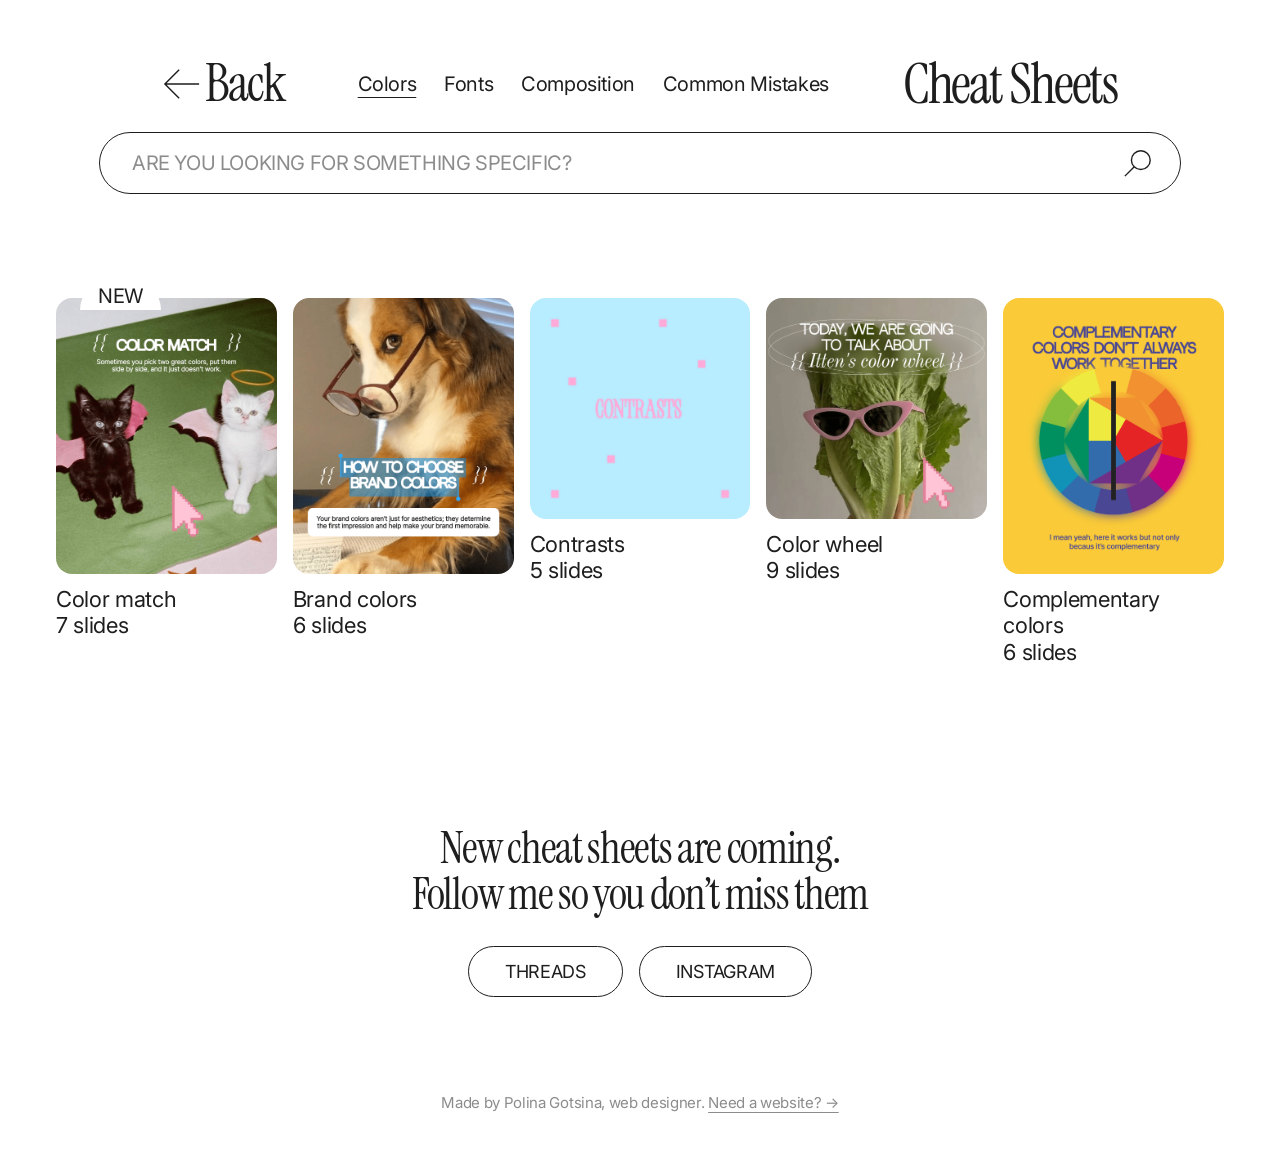
==== cheat-sheets.html @ c0d035f5 "Add free design cheat sheets page - New cheat-sheets.html with category tabs, search, card grid and " ====
<!DOCTYPE html>
<html lang="en">
<head>
    <!-- Google tag (gtag.js) -->
    <script async src="https://www.googletagmanager.com/gtag/js?id=G-1NEPVC8W6R"></script>
    <script>
        window.dataLayer = window.dataLayer || [];
        function gtag(){dataLayer.push(arguments);}
        gtag('js', new Date());
        gtag('config', 'G-1NEPVC8W6R');
    </script>
    <link rel="icon" type="image/png" href="images/dimond.png">
    <meta charset="UTF-8">
    <meta name="viewport" content="width=device-width, initial-scale=1.0">
    <link href="https://fonts.googleapis.com/css2?family=Instrument+Serif&family=Inter:wght@400;500;600&display=swap" rel="stylesheet">
    <title>Free Design Cheat Sheets · Polina Gotsina</title>
    <meta name="description" content="Free visual cheat sheets for designers: color matching, brand colors, contrast, the color wheel and complementary colors. Swipe through the slides, share them or save them as a PDF.">
    <link rel="canonical" href="https://polinagotsina-cmd.github.io/madebypolina/cheat-sheets.html">

    <!-- Open Graph (link previews in Threads, Instagram, Telegram etc.) -->
    <meta property="og:type" content="website">
    <meta property="og:site_name" content="Polina Gotsina">
    <meta property="og:title" content="Free Design Cheat Sheets · Polina Gotsina">
    <meta property="og:description" content="Free visual cheat sheets for designers: colors, fonts, composition and common mistakes.">
    <meta property="og:url" content="https://polinagotsina-cmd.github.io/madebypolina/cheat-sheets.html">
    <meta property="og:image" content="https://polinagotsina-cmd.github.io/madebypolina/images/cheatsheets/color-match/1.png">
    <meta property="og:image:width" content="1080">
    <meta property="og:image:height" content="1350">
    <meta property="og:image:alt" content="Color match cheat sheet cover: two kittens with bat wings on a green blanket">
    <meta name="twitter:card" content="summary_large_image">

    <link rel="stylesheet" href="style.css">
    <link rel="stylesheet" href="cheat-sheets.css">
    <meta name="google-site-verification" content="RgkSU0inns7EfI-c7jFP0YSj8IY6jX4kxmSwcVBRHnc" />
</head>
<body class="cs_page">

    <header class="cs_header">
        <a href="index.html" class="cs_back">
            <svg viewBox="0 0 40 40" width="40" height="40" aria-hidden="true">
                <path d="M38 20H3M17 5L2 20L17 35" fill="none" stroke="currentColor" stroke-width="1.5"/>
            </svg>
            Back
        </a>

        <h1 class="cs_title">Cheat Sheets</h1>

        <!-- Filled from CHEATSHEET_CATEGORIES in js/cheatsheets.js -->
        <nav class="cs_tabs" aria-label="Categories"></nav>

        <div class="cs_search" role="search">
            <label for="cs_search_input" class="cs_visually_hidden">Search cheat sheets</label>
            <input type="search" id="cs_search_input" class="cs_search_input"
                   placeholder="ARE YOU LOOKING FOR SOMETHING SPECIFIC?"
                   data-placeholder-phone="LOOKING FOR SOMETHING?"
                   autocomplete="off" spellcheck="false">
            <svg class="cs_search_icon" viewBox="0 0 32 32" width="30" height="30" aria-hidden="true">
                <circle cx="19" cy="13" r="10" fill="none" stroke="currentColor" stroke-width="1.5"/>
                <path d="M12 20L2 30" fill="none" stroke="currentColor" stroke-width="1.5"/>
            </svg>
        </div>
    </header>

    <main class="cs_main">
        <!-- Cards are built by js/cheat-sheets-page.js -->
        <div class="cs_grid" id="cs_grid"></div>
        <p class="cs_message" id="cs_message" role="status" hidden></p>
    </main>

    <footer class="cs_footer">
        <p class="cs_footer_text">New cheat sheets are coming.<br>Follow me so you don’t miss them</p>
        <div class="cs_footer_links">
            <!-- TODO: check that this is your Threads profile (Threads usually uses the same username as Instagram) -->
            <a href="https://www.threads.com/@polina___des" class="btn_outline" target="_blank" rel="noopener">THREADS</a>
            <a href="https://www.instagram.com/polina___des/" class="btn_outline" target="_blank" rel="noopener">INSTAGRAM</a>
        </div>
        <p class="cs_footer_made">Made by Polina Gotsina, web designer. <a href="index.html" class="cs_footer_site">Need a website? →</a></p>
    </footer>

    <!-- Slides popup -->
    <dialog class="cs_viewer" aria-labelledby="cs_viewer_title">
        <h2 class="cs_visually_hidden" id="cs_viewer_title"></h2>

        <div class="cs_viewer_bar">
            <div class="cs_viewer_actions">
                <button type="button" class="cs_pill cs_share">
                    <svg viewBox="0 0 16 16" width="14" height="14" aria-hidden="true">
                        <path d="M8 10V1.5M4.5 5L8 1.5L11.5 5M3 8v6.5h10V8" fill="none" stroke="currentColor" stroke-width="1.3"/>
                    </svg>
                    Share
                </button>
                <button type="button" class="cs_pill cs_pdf">
                    <svg viewBox="0 0 16 16" width="14" height="14" aria-hidden="true">
                        <path d="M8 1.5V10M4.5 6.5L8 10L11.5 6.5M2 14.5h12" fill="none" stroke="currentColor" stroke-width="1.3"/>
                    </svg>
                    <span class="cs_pdf_label">Save PDF</span>
                </button>
                <span class="cs_toast" role="status" aria-live="polite"></span>
            </div>
            <span class="cs_counter" aria-live="polite"></span>
            <button type="button" class="cs_close" aria-label="Close">
                <svg viewBox="0 0 16 16" width="16" height="16" aria-hidden="true">
                    <path d="M1 1L15 15M15 1L1 15" fill="none" stroke="currentColor" stroke-width="1.3"/>
                </svg>
            </button>
        </div>

        <div class="cs_stage">
            <img class="cs_slide" alt="" decoding="async">
            <button type="button" class="cs_arrow cs_arrow_prev" aria-label="Previous slide">
                <svg viewBox="0 0 24 24" width="22" height="22" aria-hidden="true">
                    <path d="M22 12H3M10 4L2 12L10 20" fill="none" stroke="currentColor" stroke-width="1.4"/>
                </svg>
            </button>
            <button type="button" class="cs_arrow cs_arrow_next" aria-label="Next slide">
                <svg viewBox="0 0 24 24" width="22" height="22" aria-hidden="true">
                    <path d="M2 12H21M14 4L22 12L14 20" fill="none" stroke="currentColor" stroke-width="1.4"/>
                </svg>
            </button>
        </div>

        <div class="cs_thumbs" aria-label="Slides"></div>
    </dialog>

<script src="js/cheatsheets.js"></script>
<script src="js/cheat-sheets-page.js"></script>
</body>
</html>
---- style.css ----
:root {
  --grey:#1E1E1E 
}

html, body {
  scrollbar-width: none;
  -ms-overflow-style: none;
  max-width: 100%;
  overflow-x: hidden;
}

html::-webkit-scrollbar,
body::-webkit-scrollbar {
  display: none;
}

body {
  margin: 0;
  padding: 0;
}

#home, #about, #portfolio, #reviews, #prices, #contacts {
  scroll-margin-top: 80px;
}

.header {
  position: fixed;
  top: 0;
  width: 100%;
  z-index: 99;
  display: flex;
  justify-content: center;
}

.menu_container {
  background-color: white;
  border-radius: 50px;
  padding: 6px 6px 6px 24px;
  width: fit-content;
  margin-top: 8px;
  display: flex;
  justify-content: center;
  align-items: center;
  gap: 32px;
}

.header_btn {
  padding: 8px 18px;
  font-family: 'Inter', sans-serif;
  font-size: 16px;
  letter-spacing: -2%;
  white-space: nowrap;
  color: white;
  background-color: var(--grey);
  border: none;
  border-radius: 50px;
  cursor: pointer;
  transition: opacity 0.2s ease;
}

.header_btn:hover {
  opacity: 0.85;
}







.PORTFOLIO {
  padding-bottom: 132px;
  background-color: var(--grey);
}






.heading {
  margin: 0;
  font-family: 'Instrument Serif', serif;
  font-size: 22vw;
  line-height: 1;
  white-space: nowrap;
  color: var(--grey);
  font-weight: 100;
  letter-spacing: -4%;

  opacity: 0;
  transform: translateY(-4vw);
  transition: opacity 1s ease, transform 1s ease;
}

.heading.is-visible {
  opacity: 1;
  transform: translateY(0);
}

.menu_items a {
  font-family: 'Inter', sans-serif;
  font-weight: 400;
  font-size: 18px;
  letter-spacing: -2%;
  color: var(--grey);
  text-decoration: none;
}

.menu_items {
  display: flex;
  gap: 40px;
}


.h2_regular {
  margin: 0;
  font-family: 'Inter', sans-serif;
  font-weight: 400;
  font-size: 18px;
  letter-spacing: -2%;
  color: var(--grey);
  text-decoration: none;
}


.the_hat {
  width: 100%;
  display: block;
}

.sims {
  position: absolute;
  z-index: 9;
  top: 40%;
  left: 48%;
  transform: translateX(-50%);
  width: fit-content;
  display: flex;
  flex-direction: column;
  align-items: center;
}

.right_text {
  position: absolute;
  z-index: 9;
  top: 55%;
  left: 55%;
  width: 200px; 
}

.full_about_bottom {
  width: 100%;
  background-color: white;
  display: flex;
  justify-content: center;
}

.photo_wrapper {
  position: relative;
  margin-bottom: 0;
  height: fit-content;
}

.about_bottom_container {
  margin-block: 64px;
  margin-bottom: 178px;
}

.st_block {
  display: flex;
  gap: 30px;
  width: 350px;
}

.nd_block {
  margin-top: -80px;
  margin-right: 100px;
  padding-left: 460px;
  display: flex;
  gap: 30px;
  width: 360px;
}

.h2_regular strong {
  font-weight: 600;
}

.heading_container_portfolio{
  display: flex;
  position: relative;
  justify-content: center;
  align-items: center;
}

.heading_portfolio {
  margin-top: 20px;
  margin-bottom: 0;
  font-family: 'Instrument Serif', serif;
  font-size: 22vw;
  color: white;
  font-weight: 100;
  letter-spacing: -4%;
}

.parentheses{
  margin: 0;
  font-family: 'Instrument Serif', serif;
  font-size: 24vw;
  color: white;
  font-weight: 100;
  letter-spacing: -4%;
}

.white {
  color: white;
}

.dessss {
  padding-bottom: 4px;
  background-color: var(--grey);
  position: absolute;
  left: auto; 
  top: 68%;
  transform: translateY(-50%);
}


.btn_pill {
  font-family: 'Inter', sans-serif;
  font-weight: 400;
  font-size: 18px;
  letter-spacing: -2%;
  color: white;
  border: 1px solid white; 
  border-radius: 50px;
  text-decoration: none;
  white-space: nowrap; 
  border: 1px solid white;         /* добавляем обводку */
  border-radius: 50px;
  padding: 4px 10px;
}


.rev_up_cont {
  display: flex;
  gap: 12px;
  width: 460px;
  margin-top: 20vw;
  margin-bottom: 0vw;
}

.kittens {
  width: 300px;
  height: auto;
}

.rew_up {
  display: flex;
  justify-content: center;
}

.rew_bottom {
  display: flex;
  justify-content: center;
}

.heding_rew {
  font-family: 'Instrument Serif', serif;
  font-size: 22vw;
  color: var(--grey);
  font-weight: 100;
  letter-spacing: -4%;
}

.rew_list {
  width: 100%;
  padding-bottom: 8vw;
}

.review_card {
  display: flex;
  gap: 2.8vw;
  margin-top: 8vw;
}

.review_photo {
  flex-shrink: 0;
  width: 14.6vw;
  height: 14.6vw;
  object-fit: cover;
  border-radius: 6px;
  display: block;
}

.review_content {
  display: flex;
  flex-direction: column;
  gap: 2.2vw;
  max-width: 45vw;
}

.review_row {
  display: flex;
  justify-content: space-between;
  align-items: flex-start;
  gap: 20px;
}

.review_name,
.review_order {
  font-weight: 600;
}

.review_btn {
  flex-shrink: 0;
  border: 1px solid var(--grey);
  border-radius: 36px;
  padding: 4px 10px;
  text-decoration: none;
  white-space: nowrap;
}

.review_arrow {
  width: 0.83vw;
  height: 0.83vw;
  margin-left: 4px;
  vertical-align: middle;
}

.rev_1 {
  margin-left: 8.9vw;
  margin-top: 4vw;
}

.rev_2 {
  margin-left: 25.1vw;
}

.rev_3 {
  margin-left: 10vw;
}

.contacts {
  position: relative;
  z-index: 5;
  width: 100%;
  background-color: white;
}

.contacts_bg {
  width: 100%;
  height: auto;
  aspect-ratio: 1280 / 853;
  display: block;
}

.contacts_list {
  position: absolute;
  top: 3vw;
  right: 4vw;
  display: flex;
  flex-direction: column;
  gap: 10px;
}

.contact_item {
  display: flex;
  align-items: center;
  gap: 10px;
}

.contact_icon {
  width: 19px;
  height: 19px;
  object-fit: contain;
  flex-shrink: 0;
  display: block;
}


/* Home */

.home {
  position: relative;
  min-height: 100vh;
  min-height: 100svh;
  box-sizing: border-box;
  padding-block: 7vw 48px;
  display: flex;
  flex-direction: column;
  justify-content: center;
}

.heading_container {
  display: flex;
  justify-content: center;
}

/* Zero-size anchor between the two words, the sticker is centered on it */
.heading_sticker {
  position: relative;
  display: inline-block;
  width: 0;
  height: 0;
}

.sticker {
  position: absolute;
  left: 0.11em;
  top: -0.33em;
  width: 0.5em;
  transform: translate(-50%, -50%) rotate(-12deg);
  z-index: 1;
}

.sticker img {
  width: 100%;
  display: block;
}

.sticker_at {
  position: absolute;
  left: 6%;
  top: 8%;
  font-family: 'Inter', sans-serif;
  font-size: 0.16em;
  font-weight: 600;
  line-height: 1;
  color: #F65C76;
  transform: rotate(12deg);
  text-shadow:
    2px 0 0 #FFD4DB, -2px 0 0 #FFD4DB, 0 2px 0 #FFD4DB, 0 -2px 0 #FFD4DB,
    1.5px 1.5px 0 #FFD4DB, -1.5px 1.5px 0 #FFD4DB, 1.5px -1.5px 0 #FFD4DB, -1.5px -1.5px 0 #FFD4DB;
}

.welcome_container {
  position: relative;
  margin-top: 4.5vw;
  display: flex;
  flex-direction: column;
  align-items: center;
  gap: 64px;
}

.cat_container {
  display: flex;
  gap: 32px;
}

.home_cat {
  width: 238px;
  height: auto;
  aspect-ratio: 238 / 264;
  object-fit: cover;
  border-radius: 12px;
  display: block;
}

.cat_right {
  max-width: 380px;
  display: flex;
  flex-direction: column;
  justify-content: space-between;
}

.home .h2_regular {
  font-size: 22px;
  line-height: 1.2;
}

.home .home_title {
  margin-bottom: 8px;
  font-weight: 600;
}

/* Side images: absolute to .welcome_container on desktop */
.home_logo,
.home_card {
  position: absolute;
  height: auto;
  pointer-events: none;
}

.home_figma {
  top: -1vw;
  left: -5vw;
  width: 16vw;
  transform: rotate(-20deg);
}

.home_vscode {
  top: 12vw;
  left: -1vw;
  width: 8vw;
  transform: rotate(14deg);
}

.home_card {
  top: -3.5vw;
  right: -4vw;
  width: 19vw;
}

.home_buttons {
  display: flex;
  align-items: center;
  gap: 32px;
}

.btn_outline {
  box-sizing: border-box;
  padding: 18px 40px;
  font-family: 'Inter', sans-serif;
  font-size: 20px;
  letter-spacing: -2%;
  line-height: 1.2;
  white-space: nowrap;
  color: var(--grey);
  text-decoration: none;
  border: 1px solid var(--grey);
  border-radius: 50px;
  transition: background-color 0.2s ease, color 0.2s ease;
}

.btn_outline:hover {
  background-color: var(--grey);
  color: white;
}

.btn_outline_white {
  color: white;
  border-color: white;
}

.btn_outline_white:hover {
  background-color: white;
  color: var(--grey);
}

.link_underline {
  font-family: 'Inter', sans-serif;
  font-size: 20px;
  letter-spacing: -2%;
  white-space: nowrap;
  color: var(--grey);
  text-decoration: underline;
  text-decoration-thickness: 1px;
  text-underline-offset: 5px;
}

.link_underline:hover {
  text-decoration-thickness: 2px;
}

/* Portfolio cards */

.projects {
  max-width: 1200px;
  margin: 48px auto 0;
  padding-inline: 32px;
  display: flex;
  flex-direction: column;
  align-items: center;
  gap: 32px;
}

.project_card {
  box-sizing: border-box;
  width: 100%;
  padding: 12px;
  border: 1px solid white;
  border-radius: 24px;
  display: flex;
  gap: 28px;
}

.project_card_reverse {
  flex-direction: row-reverse;
}

.project_cover {
  flex: 0 0 49%;
  width: 49%;
  min-width: 0;
  height: auto;
  aspect-ratio: 872 / 492;
  object-fit: cover;
  border-radius: 12px;
  display: block;
}

.project_info {
  flex: 1;
  min-width: 0;
  padding: 16px 16px 12px 0;
  display: flex;
  flex-direction: column;
}

.project_card_reverse .project_info {
  padding: 16px 0 12px 16px;
}

.PORTFOLIO .project_info .h2_regular {
  font-size: 20px;
  line-height: 1.3;
}

.PORTFOLIO .project_info .project_title {
  font-weight: 600;
}

.PORTFOLIO .project_info .project_text {
  margin-top: 20px;
  max-width: 520px;
}

.project_links {
  margin-top: auto;
  padding-top: 28px;
  display: flex;
  align-items: center;
  gap: 32px;
}

.project_links .btn_outline {
  padding: 14px 32px;
}

.PORTFOLIO .link_underline {
  color: white;
}

.projects_all {
  margin-top: 24px;
}

@media (max-width: 1200px) {
  .home_card {
    width: 15vw;
    right: -5vw;
  }

  .PORTFOLIO .project_info .h2_regular {
    font-size: 17px;
  }

  .PORTFOLIO .project_info .project_text {
    margin-top: 14px;
  }

  .project_links {
    padding-top: 20px;
    gap: 24px;
  }

  .project_links .btn_outline,
  .project_links .link_underline {
    font-size: 17px;
  }

  .project_links .btn_outline {
    padding: 12px 24px;
  }
}

@media (max-width: 1024px) {
  .home_card {
    display: none;
  }
}

@media (max-width: 768px) {
  .menu_container {
    padding: 4px 4px 4px 16px;
    gap: 14px;
  }

  .menu_items {
    gap: 14px;
  }

  .menu_items a,
  .header_btn {
    font-size: 14px;
  }

  .header_btn {
    padding: 7px 12px;
  }

  .home {
    min-height: 0;
    padding-block: 26vw 16vw;
    justify-content: flex-start;
  }

  /* On phones only "Polina" is shown and the sticker sits on the bottom of the "P" */
  .heading {
    position: relative;
    font-size: 48vw;
  }

  .heading_last {
    display: none;
  }

  .heading_sticker {
    position: static;
  }

  .sticker {
    left: 21.5%;
    top: 80%;
    width: 30vw;
  }

  .sticker_at {
    font-size: 9vw;
  }

  .welcome_container {
    margin-top: 10vw;
    padding-inline: 16px;
    gap: 40px;
  }

  .cat_container {
    flex-direction: column;
    align-items: center;
    gap: 0;
    text-align: center;
  }

  /* Text blocks join the column so the cat can sit between them */
  .cat_right {
    display: contents;
  }

  .home .h2_regular {
    font-size: 17px;
    line-height: 1.25;
  }

  .home_hello {
    order: 1;
  }

  .home_intro {
    order: 2;
    margin-top: 24px;
    max-width: 340px;
  }

  .home .home_title {
    margin-bottom: 4px;
  }

  .cat_left {
    order: 3;
    position: relative;
    width: 100vw;
    margin-top: 24px;
    display: flex;
    justify-content: center;
  }

  .home_cat {
    width: 44vw;
    max-width: 240px;
  }

  .home_begin {
    order: 4;
    margin-top: 16px;
  }

  .home_figma {
    top: 50%;
    left: auto;
    right: -9vw;
    width: 28vw;
    transform: translateY(-50%) rotate(-20deg);
  }

  .home_vscode {
    top: 50%;
    left: -4vw;
    width: 20vw;
    transform: translateY(-50%) rotate(14deg);
  }

  .home_buttons {
    flex-direction: column;
    gap: 20px;
  }

  .home .btn_outline {
    padding: 12px 44px;
  }

  .btn_outline,
  .link_underline {
    font-size: 16px;
  }

  .projects {
    margin-top: 16vw;
    padding-inline: 16px;
    gap: 16px;
  }

  .project_card,
  .project_card_reverse {
    flex-direction: column;
    gap: 0;
  }

  .project_cover {
    flex: none;
    width: 100%;
  }

  .project_info,
  .project_card_reverse .project_info {
    padding: 20px 12px 12px;
  }

  .PORTFOLIO .project_info .h2_regular {
    font-size: 16px;
  }

  .project_links {
    padding-top: 24px;
  }

  .project_links .btn_outline,
  .project_links .link_underline {
    font-size: 16px;
  }

  .project_links .btn_outline {
    padding: 12px 28px;
  }
}

@media (max-width: 480px) {
  .menu_items a[href="#reviews"] {
    display: none;
  }

  /* No room in the phone header: the page is linked from Threads/Instagram */
  .menu_items .menu_cheat {
    display: none;
  }
}

@media (max-width: 370px) {
  .menu_items a[href="#about"] {
    display: none;
  }
}

/* Contact popup */

html.is-locked,
html.is-locked body {
  overflow: hidden;
}

.popup {
  width: min(576px, calc(100vw - 32px));
  max-width: none;
  max-height: 90vh;
  max-height: 90dvh;
  padding: 0;
  border: none;
  border-radius: 26px;
  background-color: var(--grey);
  color: white;
  overflow: hidden;
  overflow-wrap: anywhere;
}

/* Only when open, so the closed dialog stays hidden */
.popup[open] {
  display: flex;
  flex-direction: column;
  animation: popup_in 0.25s ease;
}

.popup::backdrop {
  background-color: rgba(0, 0, 0, 0.6);
}

@keyframes popup_in {
  from {
    opacity: 0;
    transform: translateY(12px);
  }
}

.popup_inner {
  position: relative;
  min-height: 0;
  padding: 40px 40px;
  display: flex;
  flex-direction: column;
}

/* The card shrinks to fit the screen: thanks and socials scroll as a whole,
   the form state scrolls only its fields */
.popup_state {
  min-width: 0;
  min-height: 0;
  display: flex;
  flex-direction: column;
  align-items: center;
  text-align: center;
  overflow-y: auto;
  overscroll-behavior: contain;
}

.popup_state > * {
  flex-shrink: 0;
  max-width: 100%;
}

.popup_state[hidden] {
  display: none;
}

.popup_close,
.popup_back {
  position: absolute;
  top: 18px;
  padding: 4px;
  background: none;
  border: none;
  color: white;
  cursor: pointer;
}

.popup_close {
  right: 18px;
  z-index: 1;
}

.popup:focus-visible {
  outline: none;
}

.popup_close:focus-visible,
.popup_back:focus-visible {
  outline: 1px solid rgba(255, 255, 255, 0.5);
  outline-offset: 2px;
  border-radius: 6px;
}

.popup_back {
  left: 16px;
  display: flex;
  align-items: center;
  gap: 6px;
  font-family: 'Inter', sans-serif;
  font-size: 15px;
  letter-spacing: -2%;
}

.popup_title {
  margin: 0;
  font-family: 'Instrument Serif', serif;
  font-size: 80px;
  font-weight: 100;
  line-height: 1;
  letter-spacing: -4%;
}

.popup_text {
  margin: 12px 0 0;
  font-family: 'Inter', sans-serif;
  font-size: 18px;
  line-height: 1.4;
  letter-spacing: -2%;
}

.popup_subtitle {
  max-width: 460px;
}

.popup_state > .popup_form {
  flex-shrink: 1;
}

.popup_form {
  width: 100%;
  min-height: 0;
  margin-top: 32px;
  display: flex;
  flex-direction: column;
  text-align: left;
}

.popup_honeypot {
  display: none;
}

.popup_fields {
  min-height: 0;
  display: flex;
  flex-direction: column;
  gap: 20px;
  overflow-y: auto;
  overscroll-behavior: contain;
  scrollbar-width: thin;
  scrollbar-color: rgba(255, 255, 255, 0.25) transparent;
}

.popup_field {
  min-width: 0;
  display: flex;
  flex-direction: column;
  gap: 8px;
}

.popup_footer {
  flex-shrink: 0;
  margin-top: 36px;
  display: flex;
  flex-direction: column;
  gap: 20px;
}

.popup_label {
  padding-left: 19px;
  font-family: 'Inter', sans-serif;
  font-size: 15px;
  letter-spacing: -2%;
}

.popup_input {
  box-sizing: border-box;
  width: 100%;
  max-width: 100%;
  min-width: 0;
  height: 50px;
  padding: 0 19px;
  border: 1px solid transparent;
  border-radius: 12px;
  background-color: #303030;
  color: white;
  font-family: 'Inter', sans-serif;
  font-size: 16px;
  outline: none;
  transition: border-color 0.2s ease;
}

.popup_textarea {
  display: block;
  min-height: 50px;
  max-height: 160px;
  padding: 13px 19px;
  line-height: 22px;
  resize: none;
  overflow-y: auto;
}

.popup_input:focus {
  border-color: rgba(255, 255, 255, 0.4);
}

.popup_input.is-invalid {
  border-color: #FF6B6B;
}

.popup_btn {
  box-sizing: border-box;
  height: 62px;
  padding: 0 24px;
  border-radius: 12px;
  background: none;
  font-size: 20px;
  display: flex;
  justify-content: center;
  align-items: center;
  cursor: pointer;
  transition: background-color 0.2s ease, color 0.2s ease;
}

.popup_btn:hover {
  background-color: white;
  color: var(--grey);
}

.popup_btn_primary {
  background-color: white;
  color: var(--grey);
  font-weight: 500;
}

.popup_btn_primary:hover {
  background-color: #E6E6E6;
}

.popup_btn:disabled {
  opacity: 0.6;
  cursor: default;
}

.popup_buttons {
  padding-inline: 10px;
  display: grid;
  grid-template-columns: minmax(0, 2fr) minmax(0, 3fr);
  gap: 8px;
}

.popup_error {
  margin: 0;
  font-family: 'Inter', sans-serif;
  font-size: 18px;
  line-height: 1.4;
  letter-spacing: -2%;
  color: #FF6B6B;
  text-align: center;
}

.popup_done {
  width: 176px;
  margin-top: 40px;
}

.popup_state_socials {
  padding-top: 50px;
}

.popup_socials {
  margin-top: 50px;
  display: flex;
  flex-direction: column;
  align-items: center;
  gap: 8px;
}

.popup_social {
  width: 230px;
}

@media (max-width: 768px) {

  .about_me .h2_regular {
    font-size: 4vw;
  }

  .photo_wrapper {
    height: 217vw;
    overflow: hidden;
  }

  .the_hat {
    width: 100%;
    height: 100%;
    object-fit: cover;
    object-position: center top;
  }

  .sims {
    top: 68vw;
    left: 50%;
  }

  .diamond {
    width: 19.5vw;
    height: auto;
  }

  .sims .h2_regular {
    margin-top: 1.5vw;
  }

  .right_text {
    top: 10vw;
    left: 11vw;
    width: 44vw;
  }

  .full_about_bottom {
    padding-top: 45vw;
    padding-bottom: 46vw;
  }

  .about_bottom_container {
    margin: 0;
    padding-inline: 5vw;
    display: flex;
    flex-direction: column;
    gap: 36vw;
  }

  .st_block {
    width: auto;
    gap: 7vw;
  }

  .st_block .h2_regular {
    max-width: 36vw;
  }

  .nd_block {
    margin-top: 0;
    margin-right: 0;
    padding-left: 0;
    width: auto;
    gap: 5vw;
    flex-direction: row-reverse;
  }

  .nd_block .h2_regular {
    max-width: 42vw;
  }

  .PORTFOLIO .parentheses {
    display: none;
  }

  .PORTFOLIO .heading_container_portfolio {
    padding-top: 3vw;
  }

  .PORTFOLIO .heading_portfolio {
    width: 100%;
    margin: 0;
    font-size: 50.7vw;
    line-height: 0.8;
    letter-spacing: -2vw;
    text-align: center;
    overflow-wrap: break-word;
  }

  .PORTFOLIO .dessss {
    top: 58.8vw;
    left: 50%;
    transform: translateX(-50%);
    white-space: nowrap;
  }

  .PORTFOLIO .dessss .h2_regular {
    font-size: 4vw;
  }


  .rewives .rev_up_cont {
    flex-direction: column;
    align-items: flex-start;
    width: auto;
    gap: 6vw;
    margin-top: 47.4vw;
  }

  .rewives .kittens {
    width: 66.9vw;
    height: auto;
  }

  .rewives .rev_up_cont .h2_regular {
    font-size: 4vw;
    max-width: 31vw;
  }

  .rewives .heding_rew {
    margin: 0;
    margin-top: 70.4vw;
    font-size: 36vw;
  }

  .review_btn {
  visibility: hidden;
  }

  .review_order {
  min-width: fit-content;
  }

  .review_text {
    min-width: auto;
  }

  .review_content {
    min-width: 60vw;
  }

  .rev_2 {
    margin: 10vw;
    
  }

  .rev_1 {
    margin: 10vw;
  }


  .popup_inner {
    padding: 36px 20px 28px;
  }

  .popup_title {
    font-size: 56px;
  }

  .popup_text,
  .popup_error {
    font-size: 16px;
  }

  .popup_label {
    padding-left: 12px;
    font-size: 14px;
  }

  .popup_buttons {
    padding-inline: 0;
  }

  .popup_btn {
    height: 54px;
    padding: 0 12px;
    font-size: 16px;
  }

  .popup_socials {
    margin-top: 36px;
  }

  .popup_social {
    width: 200px;
  }


}

/* Short screens: tighter vertical rhythm so the whole form fits */
@media (max-height: 800px) {
  .popup_inner {
    padding-block: 32px 28px;
  }

  .popup_title {
    font-size: 60px;
  }

  .popup_text {
    margin-top: 8px;
    font-size: 16px;
  }

  .popup_form {
    margin-top: 20px;
  }

  .popup_fields {
    gap: 12px;
  }

  .popup_field {
    gap: 6px;
  }

  .popup_footer {
    margin-top: 20px;
    gap: 12px;
  }

  .popup_btn {
    height: 54px;
  }

  .popup_done {
    margin-top: 24px;
  }

  .popup_state_socials {
    padding-top: 36px;
  }

  .popup_socials {
    margin-top: 28px;
  }
}

@media (max-width: 768px) and (max-height: 800px) {
  .popup_title {
    font-size: 48px;
  }
}

/* Phones: side margins and nearly full height */
@media (max-width: 600px) {
  .popup {
    width: calc(100vw - 32px);
    max-height: calc(100vh - 32px);
    max-height: calc(100dvh - 32px);
    border-radius: 22px;
  }
}

/* Prices: "What working with me looks like" */

.prices {
  padding-block: 12.3vw 8.4vw;
  background-color: white;
}

.prices_top {
  display: flex;
  flex-direction: column;
  align-items: center;
  gap: 24px;
}

.prices .h2_regular {
  font-size: inherit;
  line-height: 1.15;
  letter-spacing: -0.02em;
}

.prices .prices_lead {
  font-size: 22px;
  text-align: center;
}

.prices_cats {
  width: 25.1vw;
  min-width: 280px;
  height: auto;
  display: block;
}

.prices_heading {
  margin: 16.8vw 0 3.5vw;
  font-family: 'Instrument Serif', serif;
  font-size: 5.92vw;
  font-weight: 100;
  line-height: 1;
  letter-spacing: -0.04em;
  text-align: center;
  color: var(--grey);
}

.prices_phone_br {
  display: none;
}

/* Clips the side images at the screen edge. Their positions are in vw,
   measured from the top of the folder */
.prices_stage {
  position: relative;
  overflow-x: clip;
  --prices_ease: cubic-bezier(0.22, 1, 0.36, 1);
  --prices_ease_soft: cubic-bezier(0.22, 1.3, 0.36, 1); /* same, with a slight overshoot */
}

.prices_deco img {
  position: absolute;
  z-index: 1;
  left: calc(var(--x) * 1vw);
  top: calc(var(--y) * 1vw);
  width: calc(var(--w) * 1vw);
  height: auto;
  transform: translate(-50%, -50%) rotate(var(--r, 0deg));
  opacity: 0;
  visibility: hidden;
  pointer-events: none;
}

.prices_deco.is-active img {
  opacity: 1;
  visibility: visible;
}

/* --out: how far an image travels to leave the screen at its edge.
   --delay staggers them: 60ms between images on one side, and the right side
   starts 30ms after the left. PRICES_OUT and PRICES_IN in script.js
   have to match these timings */
.deco_left { --out: calc((var(--x) + var(--w)) * -1vw); --delay: 0ms; }
.deco_right { --out: calc((100 - var(--x) + var(--w)) * 1vw); --delay: 30ms; }
.deco_left ~ .deco_left { --delay: 60ms; }
.deco_right ~ .deco_right { --delay: 90ms; }

.prices_deco.is-leaving img {
  animation: prices_deco_out 0.15s var(--prices_ease) var(--delay) both;
}

.prices_deco.is-entering img {
  animation: prices_deco_in 0.27s var(--prices_ease_soft) var(--delay) both;
}

@keyframes prices_deco_out {
  to {
    opacity: 0;
    transform: translateX(var(--out)) translate(-50%, -50%) rotate(var(--r, 0deg));
  }
}

@keyframes prices_deco_in {
  from {
    opacity: 0;
    transform: translateX(var(--out)) translate(-50%, -50%) rotate(var(--r, 0deg));
  }
}

.deco_portfolio { --x: 5.46; --y: 12.96; --w: 13.19; --r: 14deg; }
.deco_cup { --x: 2.78; --y: 26.57; --w: 7.55; }
.deco_brief { --x: 97.04; --y: 19.07; --w: 14.17; --r: -14deg; }
.deco_mouse { --x: 93.7; --y: 30.93; --w: 3.89; }
.deco_audience { --x: 4.26; --y: 5; --w: 10.83; --r: -4deg; }
.deco_flow { --x: 4.63; --y: 17.78; --w: 14.44; --r: 14deg; }
.deco_fonts { --x: 95.74; --y: 13.15; --w: 16.2; --r: -12deg; }
.deco_work { --x: 2.78; --y: 1.48; --w: 10.93; --r: -18deg; }
.deco_proposal { --x: 4.81; --y: 14.26; --w: 10.56; --r: 14deg; }
.deco_folder { --x: 95.83; --y: 2.04; --w: 7.36; --r: 20deg; }
.deco_proposal2 { --x: 94.26; --y: 15.56; --w: 10.97; --r: -15deg; }
.deco_vscode { --x: 4.44; --y: 13.7; --w: 17.22; --r: 37deg; }
.deco_figmabar { --x: 100.19; --y: 15.74; --w: 2.59; --r: 25deg; }
.deco_figma { --x: 96.11; --y: 14.26; --w: 21.16; --r: -21deg; }

.prices_folder {
  position: relative;
  z-index: 2;
  box-sizing: border-box;
  width: clamp(640px, 56vw, 1040px);
  min-height: max(35.7vw, 23em);
  margin-inline: auto;
  display: flex;
  flex-direction: column;
  font-family: 'Inter', sans-serif;
  font-size: clamp(18px, 1.53vw, 26px);
  color: var(--grey);
  touch-action: pan-y;
}

.prices_shape {
  position: absolute;
  inset: 0;
  width: 100%;
  height: 100%;
  overflow: visible;
  pointer-events: none;
}

.prices_shape path {
  fill: #ECECEC;
  stroke: var(--grey);
  stroke-width: 1.2;
}

.prices_shape .is-active {
  fill: white;
}

.prices_tabs {
  position: relative;
  flex-shrink: 0;
  height: 1.6em;
  display: flex;
}

.prices_tabs_phone {
  display: none;
}

.prices_tab {
  height: 100%;
  padding: 0 0.7em 0 1.15em;
  background: none;
  border: none;
  font: inherit;
  letter-spacing: -0.02em;
  white-space: nowrap;
  color: inherit;
  cursor: pointer;
}

.prices_tab:first-child {
  padding-left: 1em;
}

.prices_tab:last-child {
  padding: 0 0.5em 0 0.8em;
}

.prices_tab[aria-selected="false"]:hover {
  opacity: 0.6;
}

.prices_tab:focus-visible,
.prices_arrow:focus-visible {
  outline: 1px solid var(--grey);
  outline-offset: -3px;
  border-radius: 8px;
}

.prices_panel {
  position: relative;
  flex: 1;
  padding: 2em 1.5em;
  display: flex;
  flex-direction: column;
  justify-content: center;
  align-items: center;
  gap: 2.4em;
  text-align: center;
  outline: none;
}

.prices_panel.is-leaving {
  animation: prices_text_out 0.2s var(--prices_ease) both;
}

.prices_panel.is-entering {
  animation: prices_text_in 0.3s var(--prices_ease) both;
}

@keyframes prices_text_out {
  to {
    opacity: 0;
    transform: translateY(-8px);
  }
}

@keyframes prices_text_in {
  from {
    opacity: 0;
    transform: translateY(8px);
  }
}

.prices_step {
  max-width: 20em;
}

.prices_step_wide {
  max-width: 23.6em;
}

.prices_step_medium {
  max-width: 22em;
}

.prices_step_narrow {
  max-width: 17.4em;
}

.prices_step[hidden] {
  display: none;
}

.prices .prices_step_title {
  margin-bottom: 0.45em;
  font-weight: 600;
}

.prices_step p + p {
  margin-top: 1.15em;
}

.prices_arrow {
  position: absolute;
  top: 50%;
  width: 44px;
  height: 44px;
  padding: 0;
  background: none;
  border: none;
  color: var(--grey);
  display: flex;
  justify-content: center;
  align-items: center;
  cursor: pointer;
  transform: translateY(-50%);
  transition: opacity 0.2s ease;
}

.prices_arrow:hover {
  opacity: 0.6;
}

.prices_arrow_prev {
  right: calc(100% + 1px);
}

.prices_arrow_next {
  left: calc(100% + 1px);
}

/* Not enough room next to the folder for the side images */
@media (min-width: 769px) and (max-width: 900px) {
  .prices_deco {
    display: none;
  }
}

@media (max-width: 768px) {
  .prices {
    padding-block: 28vw 8vw;
  }

  .prices_top {
    gap: 4vw;
  }

  .prices .prices_lead {
    font-size: max(14px, 4vw);
  }

  .prices_cats {
    width: 67vw;
    min-width: 0;
  }

  .prices_heading {
    margin: 34vw 0 24vw;
    font-size: 15.6vw;
  }

  .prices_phone_br {
    display: inline;
  }

  .prices_folder {
    width: auto;
    min-height: 159.5vw;
    margin-inline: 1.6vw;
    font-size: max(14px, 4vw);
  }

  .prices_tabs_desktop {
    display: none;
  }

  .prices_tabs_phone {
    display: flex;
    font-size: 3.95vw;
  }

  .prices_tab {
    padding: 0 1.9vw 0 3vw;
  }

  .prices_tab:first-child {
    padding: 0 2.6vw 0 1.6vw;
  }

  .prices_tab:last-child {
    padding: 0 1.6vw 0 3.3vw;
  }

  .prices_panel {
    padding: 8vw 6vw 12vw;
    gap: 2.8em;
  }

  .prices_step,
  .prices_step_wide,
  .prices_step_medium,
  .prices_step_narrow {
    max-width: 18em;
  }

  .prices_arrow {
    display: none;
  }

  .deco_phone_brief { --x: 13.4; --y: 5.6; --w: 23.4; --r: 18deg; }
  .deco_phone_figma { --x: 15; --y: -10; --w: 30; --r: 28deg; }
  .deco_phone_proposal { --x: 86; --y: 2; --w: 20; --r: -13deg; }

  /* These two sit on top of the folder, at its bottom corners */
  .prices_deco .deco_phone_mouse,
  .prices_deco .deco_phone_vscode {
    z-index: 3;
    top: auto;
  }

  .prices_deco .deco_phone_mouse { --x: 90; --w: 10; bottom: -10.7vw; }
  .prices_deco .deco_phone_vscode { --x: 14; --w: 22; --r: 37deg; bottom: -15vw; }
}

/* No sliding: everything changes at once with a short fade (PRICES_FADE in script.js) */
@media (prefers-reduced-motion: reduce) {
  .prices_deco.is-entering img,
  .prices_panel.is-entering {
    animation: prices_fade 0.2s ease both;
  }
}

@keyframes prices_fade {
  from {
    opacity: 0;
  }
}
---- cheat-sheets.css ----
/* Cheat Sheets page. Shared tokens (--grey, html.is-locked, fonts) come from style.css */

.cs_page {
  background-color: white;
  color: var(--grey);
  font-family: 'Inter', sans-serif;
  letter-spacing: -0.02em;
}

.cs_visually_hidden {
  position: absolute;
  width: 1px;
  height: 1px;
  padding: 0;
  margin: -1px;
  overflow: hidden;
  clip: rect(0, 0, 0, 0);
  white-space: nowrap;
  border: 0;
}

.cs_page a:focus-visible,
.cs_page button:focus-visible {
  outline: 2px solid var(--grey);
  outline-offset: 3px;
}

/* ---------- Header ---------- */

.cs_header {
  box-sizing: border-box;
  max-width: 1130px;
  margin: 0 auto;
  padding: 56px 24px 0;
  display: grid;
  grid-template-columns: auto 1fr auto;
  grid-template-areas:
    "back tabs title"
    "search search search";
  align-items: center;
  row-gap: 20px;
}

.cs_back {
  grid-area: back;
  margin-left: 64px;
  display: inline-flex;
  align-items: center;
  gap: 4px;
  font-family: 'Instrument Serif', serif;
  font-size: 52px;
  line-height: 1;
  letter-spacing: -0.04em;
  color: var(--grey);
  text-decoration: none;
}

.cs_back svg {
  width: 38px;
  height: 38px;
  transition: transform 0.2s ease;
}

.cs_back:hover svg {
  transform: translateX(-4px);
}

.cs_title {
  grid-area: title;
  margin: 0 64px 0 0;
  font-family: 'Instrument Serif', serif;
  font-size: 56px;
  font-weight: 400;
  line-height: 1;
  letter-spacing: -0.04em;
  white-space: nowrap;
}

.cs_tabs {
  grid-area: tabs;
  display: flex;
  justify-content: center;
  gap: 28px;
  padding-inline: 24px;
}

.cs_tab {
  padding: 4px 0;
  font-family: 'Inter', sans-serif;
  font-size: 20px;
  letter-spacing: -0.02em;
  white-space: nowrap;
  color: var(--grey);
  background: none;
  border: none;
  cursor: pointer;
  text-decoration: underline;
  text-decoration-color: transparent;
  text-decoration-thickness: 1px;
  text-underline-offset: 6px;
  transition: text-decoration-color 0.2s ease;
}

.cs_tab:hover {
  text-decoration-color: rgba(30, 30, 30, 0.35);
}

.cs_tab[aria-pressed="true"] {
  text-decoration-color: var(--grey);
}

/* While searching, results come from every category, so no tab is "active" */
.cs_tabs.is-searching .cs_tab[aria-pressed="true"] {
  text-decoration-color: transparent;
}

.cs_search {
  grid-area: search;
  position: relative;
}

.cs_search_input {
  box-sizing: border-box;
  width: 100%;
  height: 62px;
  padding: 0 72px 0 32px;
  font-family: 'Inter', sans-serif;
  font-size: 20px;
  letter-spacing: -0.02em;
  color: var(--grey);
  background: white;
  border: 1.5px solid var(--grey);
  border-radius: 50px;
  outline: none;
  -webkit-appearance: none;
  appearance: none;
}

.cs_search_input::placeholder {
  color: #8c8c8c;
  opacity: 1;
}

.cs_search_input:focus-visible {
  box-shadow: 0 0 0 3px rgba(30, 30, 30, 0.12);
}

/* Hide the browser's own clear (x) button, Esc clears instead */
.cs_search_input::-webkit-search-cancel-button {
  -webkit-appearance: none;
}

.cs_search_icon {
  position: absolute;
  top: 50%;
  right: 28px;
  transform: translateY(-50%);
  color: var(--grey);
  pointer-events: none;
}

/* ---------- Cards ---------- */

.cs_main {
  box-sizing: border-box;
  max-width: 1440px;
  margin: 0 auto;
  padding: 104px 56px 0;
}

.cs_grid {
  display: grid;
  grid-template-columns: repeat(5, minmax(0, 1fr));
  gap: 48px 16px;
  align-items: start;
}

.cs_grid[hidden] {
  display: none;
}

.cs_card {
  display: block;
  color: var(--grey);
  text-decoration: none;
  animation: cs_card_in 0.35s ease both;
}

.cs_card[hidden] {
  display: none;
}

@keyframes cs_card_in {
  from {
    opacity: 0;
    transform: translateY(10px);
  }
}

.cs_card_cover {
  position: relative;
}

.cs_card_img {
  display: block;
  width: 100%;
  height: auto;
  border-radius: 16px;
  background-color: #f0f0f0;
  transition: transform 0.3s ease, box-shadow 0.3s ease;
}

/* Placeholder shape until the lazy image arrives */
.cs_card_img:not(.is-loaded) {
  aspect-ratio: 4 / 5;
}

.cs_card:hover .cs_card_img {
  transform: translateY(-4px);
  box-shadow: 0 12px 28px rgba(0, 0, 0, 0.12);
}

.cs_card:focus-visible {
  outline: none;
}

.cs_card:focus-visible .cs_card_img {
  outline: 2px solid var(--grey);
  outline-offset: 4px;
}

.cs_badge {
  position: absolute;
  z-index: 1;
  top: -18px;
  left: 24px;
  padding: 4px 18px 2px;
  font-size: 20px;
  line-height: 1.2;
  background-color: white;
  border-radius: 50px 50px 0 0;
}

.cs_card_info {
  margin: 12px 0 0;
  font-size: 22px;
  line-height: 1.2;
}

.cs_card_title,
.cs_card_count {
  display: block;
}

.cs_message {
  margin: 0;
  padding: 40px 20px 0;
  text-align: center;
  font-size: 20px;
  line-height: 1.5;
}

.cs_message strong {
  display: block;
  margin-bottom: 4px;
  font-family: 'Instrument Serif', serif;
  font-size: 44px;
  font-weight: 400;
  letter-spacing: -0.03em;
}

/* ---------- Footer ---------- */

.cs_footer {
  box-sizing: border-box;
  max-width: 1130px;
  margin: 160px auto 0;
  padding: 0 24px 56px;
  display: flex;
  flex-direction: column;
  align-items: center;
  text-align: center;
}

.cs_footer_text {
  margin: 0;
  font-family: 'Instrument Serif', serif;
  font-size: 44px;
  line-height: 1.05;
  letter-spacing: -0.03em;
}

.cs_footer_links {
  margin-top: 28px;
  display: flex;
  flex-wrap: wrap;
  justify-content: center;
  gap: 16px;
}

.cs_footer_links .btn_outline {
  padding: 14px 36px;
  font-size: 18px;
}

.cs_footer_made {
  margin: 96px 0 0;
  font-size: 15px;
  color: #8c8c8c;
}

.cs_footer_site {
  color: inherit;
  text-decoration: underline;
  text-underline-offset: 4px;
  transition: color 0.2s ease;
}

.cs_footer_site:hover {
  color: var(--grey);
}

/* ---------- Popup ---------- */

.cs_viewer {
  /* Slide box: as big as fits the screen, slides are 4:5 or square */
  --cs-slide-w: min(680px, calc(100vw - 64px), calc((100vh - 200px) * 0.8));
  --cs-slide-w: min(680px, calc(100vw - 64px), calc((100dvh - 200px) * 0.8));
  box-sizing: border-box;
  width: auto;
  max-width: none;
  max-height: none;
  padding: 8px;
  border: none;
  border-radius: 28px;
  background-color: white;
  color: var(--grey);
  overflow: visible;
}

.cs_viewer[open] {
  display: flex;
  flex-direction: column;
  animation: cs_viewer_in 0.25s ease;
}

.cs_viewer::backdrop {
  background-color: rgba(30, 30, 30, 0.18);
}

@keyframes cs_viewer_in {
  from {
    opacity: 0;
    transform: translateY(12px);
  }
}

.cs_viewer:focus-visible {
  outline: none;
}

.cs_viewer_bar {
  display: flex;
  align-items: center;
  gap: 12px;
  padding: 0 8px 8px 16px;
  min-height: 40px;
}

.cs_viewer_actions {
  position: relative;
  flex: 1;
  display: flex;
  align-items: center;
  gap: 8px;
}

.cs_pill {
  display: inline-flex;
  align-items: center;
  gap: 6px;
  padding: 6px 16px;
  font-family: 'Inter', sans-serif;
  font-size: 16px;
  letter-spacing: -0.02em;
  line-height: 1.2;
  white-space: nowrap;
  color: var(--grey);
  background-color: white;
  border: 1px solid var(--grey);
  border-radius: 50px;
  cursor: pointer;
  transition: background-color 0.2s ease, color 0.2s ease;
}

.cs_pill:hover {
  background-color: var(--grey);
  color: white;
}

.cs_pill:disabled {
  cursor: progress;
  opacity: 0.6;
}

.cs_toast {
  position: absolute;
  left: 0;
  top: calc(100% + 6px);
  z-index: 3;
  padding: 6px 14px;
  font-size: 14px;
  white-space: nowrap;
  color: white;
  background-color: var(--grey);
  border-radius: 50px;
  opacity: 0;
  transform: translateY(-4px);
  pointer-events: none;
  transition: opacity 0.2s ease, transform 0.2s ease;
}

.cs_toast.is-visible {
  opacity: 1;
  transform: translateY(0);
}

.cs_counter {
  font-size: 16px;
  font-variant-numeric: tabular-nums;
  white-space: nowrap;
}

.cs_close {
  display: flex;
  padding: 10px;
  color: var(--grey);
  background: none;
  border: none;
  border-radius: 50%;
  cursor: pointer;
  transition: background-color 0.2s ease;
}

.cs_close:hover {
  background-color: #f0f0f0;
}

.cs_stage {
  position: relative;
  width: var(--cs-slide-w);
  aspect-ratio: 4 / 5;
  display: flex;
  align-items: center;
  justify-content: center;
  touch-action: pan-y;
}

.cs_slide {
  display: block;
  max-width: 100%;
  max-height: 100%;
  border-radius: 20px;
  user-select: none;
  -webkit-user-drag: none;
  transition: opacity 0.15s ease;
}

.cs_slide.is-loading {
  opacity: 0.4;
}

.cs_arrow {
  position: absolute;
  top: 50%;
  z-index: 2;
  width: 48px;
  height: 48px;
  display: flex;
  align-items: center;
  justify-content: center;
  padding: 0;
  color: var(--grey);
  background-color: white;
  border: none;
  border-radius: 50%;
  box-shadow: 0 2px 10px rgba(0, 0, 0, 0.12);
  cursor: pointer;
  transition: transform 0.2s ease, opacity 0.2s ease;
}

.cs_arrow_prev {
  left: -8px;
  transform: translate(-50%, -50%);
}

.cs_arrow_next {
  right: -8px;
  transform: translate(50%, -50%);
}

.cs_arrow_prev:hover {
  transform: translate(calc(-50% - 2px), -50%);
}

.cs_arrow_next:hover {
  transform: translate(calc(50% + 2px), -50%);
}

.cs_arrow:disabled {
  opacity: 0;
  pointer-events: none;
}

.cs_thumbs {
  width: var(--cs-slide-w);
  display: flex;
  gap: 8px;
  padding: 10px 0 2px;
  overflow-x: auto;
  scrollbar-width: none;
}

.cs_thumbs::-webkit-scrollbar {
  display: none;
}

.cs_thumb {
  flex: 0 0 auto;
  width: 56px;
  height: 70px;
  padding: 0;
  background: #f0f0f0;
  border: 1.5px solid transparent;
  border-radius: 6px;
  overflow: hidden;
  cursor: pointer;
  opacity: 0.55;
  transition: opacity 0.2s ease, border-color 0.2s ease;
}

/* Centered when they fit, scrollable from the first one when they don't */
.cs_thumb:first-child {
  margin-left: auto;
}

.cs_thumb:last-child {
  margin-right: auto;
}

.cs_thumb:hover {
  opacity: 0.85;
}

.cs_thumb[aria-current="true"] {
  opacity: 1;
  border-color: var(--grey);
}

.cs_thumb img {
  display: block;
  width: 100%;
  height: 100%;
  object-fit: cover;
}

/* Touch screens swipe instead of using arrows */
@media (hover: none) and (pointer: coarse) {
  .cs_arrow {
    display: none;
  }
}

/* ---------- Tablet / phone ---------- */

@media (max-width: 1200px) {
  .cs_grid {
    grid-template-columns: repeat(4, minmax(0, 1fr));
  }
}

@media (max-width: 1000px) {
  .cs_header {
    padding-top: 24px;
    grid-template-columns: auto 1fr;
    grid-template-areas:
      "back title"
      "search search"
      "tabs tabs";
  }

  .cs_back,
  .cs_title {
    margin: 0;
  }

  .cs_title {
    justify-self: end;
  }

  .cs_tabs {
    justify-content: flex-start;
    padding-inline: 0;
  }

  .cs_main {
    padding: 64px 24px 0;
  }

  .cs_grid {
    grid-template-columns: repeat(3, minmax(0, 1fr));
  }
}

@media (max-width: 760px) {
  .cs_grid {
    grid-template-columns: repeat(2, minmax(0, 1fr));
  }
}

@media (max-width: 600px) {
  .cs_header {
    padding: 16px 16px 0;
    row-gap: 18px;
  }

  .cs_back {
    font-size: 40px;
  }

  .cs_back svg {
    width: 30px;
    height: 30px;
  }

  .cs_title {
    font-size: 40px;
  }

  .cs_search_input {
    height: 56px;
    padding: 0 60px 0 24px;
    font-size: 17px;
  }

  .cs_search_icon {
    right: 22px;
    width: 26px;
    height: 26px;
  }

  /* Four tabs may not fit on narrow phones: they scroll sideways */
  .cs_tabs {
    gap: 22px;
    margin-inline: -16px;
    padding: 0 16px;
    overflow-x: auto;
    scrollbar-width: none;
  }

  .cs_tabs::-webkit-scrollbar {
    display: none;
  }

  .cs_tab {
    font-size: 18px;
  }

  .cs_main {
    padding: 56px 10vw 0;
  }

  .cs_grid {
    grid-template-columns: minmax(0, 1fr);
    row-gap: 64px;
  }

  .cs_card_info {
    display: grid;
    grid-template-columns: 1fr 1fr;
    gap: 16px;
    font-size: 18px;
  }

  .cs_badge {
    font-size: 18px;
  }

  .cs_message strong {
    font-size: 36px;
  }

  .cs_message {
    font-size: 17px;
  }

  .cs_footer {
    margin-top: 112px;
  }

  .cs_footer_text {
    font-size: 34px;
  }

  .cs_footer_links .btn_outline {
    padding: 12px 28px;
    font-size: 16px;
  }

  .cs_footer_made {
    margin-top: 64px;
    font-size: 14px;
  }

  .cs_viewer {
    --cs-slide-w: min(calc(100vw - 36px), calc((100vh - 190px) * 0.8));
    --cs-slide-w: min(calc(100vw - 36px), calc((100dvh - 190px) * 0.8));
    padding: 8px;
    border-radius: 22px;
  }

  .cs_viewer_bar {
    padding-left: 4px;
    gap: 8px;
  }

  .cs_viewer_actions {
    gap: 6px;
  }

  .cs_pill {
    padding: 6px 12px;
    font-size: 15px;
  }

  .cs_counter {
    font-size: 15px;
  }

  .cs_close {
    padding: 8px;
  }

  .cs_slide {
    border-radius: 16px;
  }

  .cs_thumb {
    width: 48px;
    height: 60px;
  }
}

@media (prefers-reduced-motion: reduce) {
  .cs_card,
  .cs_viewer[open] {
    animation: none;
  }

  .cs_card_img,
  .cs_back svg,
  .cs_arrow,
  .cs_toast {
    transition: none;
  }
}
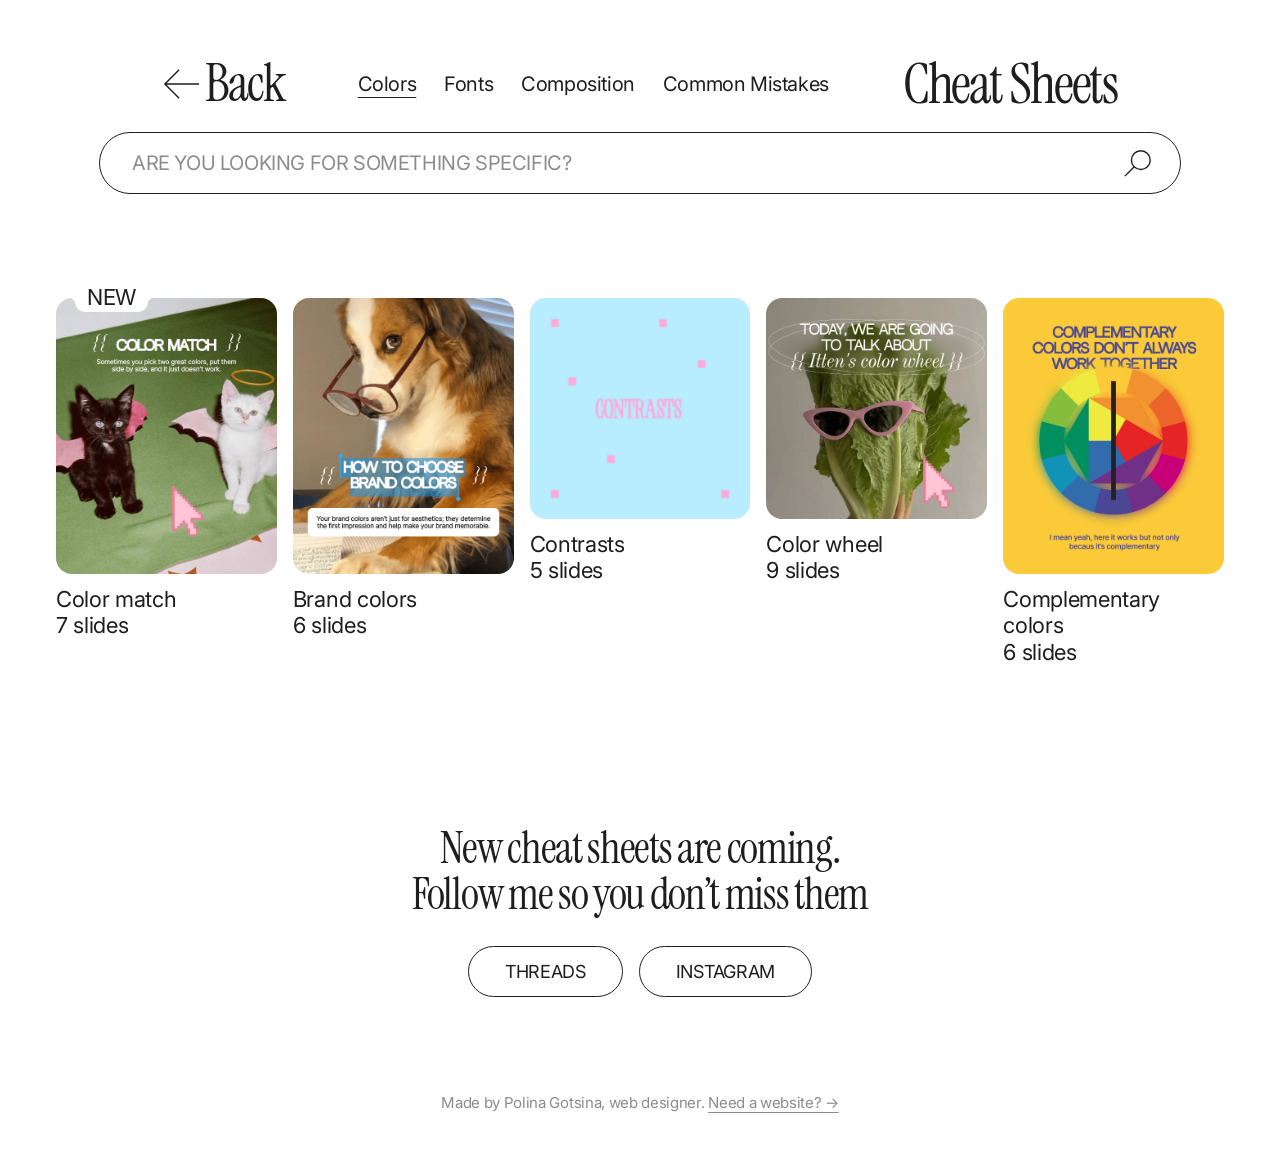
==== commit 647bc10e: "Fix cheat sheet popup width, NEW tab badge and social links - Popup is a centered card the width of " ====
--- a/cheat-sheets.html
+++ b/cheat-sheets.html
@@ -70,9 +70,8 @@
     <footer class="cs_footer">
         <p class="cs_footer_text">New cheat sheets are coming.<br>Follow me so you don’t miss them</p>
         <div class="cs_footer_links">
-            <!-- TODO: check that this is your Threads profile (Threads usually uses the same username as Instagram) -->
-            <a href="https://www.threads.com/@polina___des" class="btn_outline" target="_blank" rel="noopener">THREADS</a>
-            <a href="https://www.instagram.com/polina___des/" class="btn_outline" target="_blank" rel="noopener">INSTAGRAM</a>
+            <a href="https://www.threads.com/@dessssssssign" class="btn_outline" target="_blank" rel="noopener">THREADS</a>
+            <a href="https://www.instagram.com/made_by_polina/" class="btn_outline" target="_blank" rel="noopener">INSTAGRAM</a>
         </div>
         <p class="cs_footer_made">Made by Polina Gotsina, web designer. <a href="index.html" class="cs_footer_site">Need a website? →</a></p>
     </footer>
--- a/cheat-sheets.css
+++ b/cheat-sheets.css
@@ -229,16 +229,52 @@
   outline-offset: 4px;
 }
 
+/* "NEW" folder tab: sticks up above the card's top edge and dips
+   --cs-tab-dip into the image. Sizes are in em, so it scales with the text.
+   ::before / ::after are the concave fillets where the tab meets the card. */
 .cs_badge {
+  --cs-tab-dip: 0.64em;   /* how far the tab reaches into the image */
+  --cs-tab-r: 0.45em;     /* tab corner radius */
+  --cs-tab-fillet: 0.27em;
   position: absolute;
   z-index: 1;
-  top: -18px;
-  left: 24px;
-  padding: 4px 18px 2px;
-  font-size: 20px;
-  line-height: 1.2;
+  top: calc(var(--cs-tab-dip) - 1.65em);
+  left: 0.86em;
+  box-sizing: border-box;
+  height: 1.65em;
+  padding: 0.45em 0.55em 0.2em;
+  font-size: 22px;
+  font-weight: 400;
+  line-height: 1;
+  color: var(--grey);
   background-color: white;
-  border-radius: 50px 50px 0 0;
+  border-radius: var(--cs-tab-r);
+  pointer-events: none;
+  transition: transform 0.3s ease;
+}
+
+.cs_badge::before,
+.cs_badge::after {
+  content: "";
+  position: absolute;
+  top: calc(1.65em - var(--cs-tab-dip));   /* the card's top edge */
+  width: var(--cs-tab-fillet);
+  height: var(--cs-tab-fillet);
+}
+
+.cs_badge::before {
+  right: 100%;
+  background: radial-gradient(circle at 0 100%, transparent var(--cs-tab-fillet), white calc(var(--cs-tab-fillet) + 0.5px));
+}
+
+.cs_badge::after {
+  left: 100%;
+  background: radial-gradient(circle at 100% 100%, transparent var(--cs-tab-fillet), white calc(var(--cs-tab-fillet) + 0.5px));
+}
+
+/* Move with the image when the card lifts on hover */
+.cs_card:hover .cs_badge {
+  transform: translateY(-4px);
 }
 
 .cs_card_info {
@@ -323,9 +359,10 @@
 /* ---------- Popup ---------- */
 
 .cs_viewer {
-  /* Slide box: as big as fits the screen, slides are 4:5 or square */
-  --cs-slide-w: min(680px, calc(100vw - 64px), calc((100vh - 200px) * 0.8));
-  --cs-slide-w: min(680px, calc(100vw - 64px), calc((100dvh - 200px) * 0.8));
+  /* Slide box: about the slide's own size, smaller on short screens so the
+     thumbnails and counter stay visible without scrolling. Slides are 4:5 or square */
+  --cs-slide-w: min(520px, calc(100vw - 64px), calc((100vh - 250px) * 0.8));
+  --cs-slide-w: min(520px, calc(100vw - 64px), calc((100dvh - 250px) * 0.8));
   box-sizing: border-box;
   width: auto;
   max-width: none;
@@ -571,6 +608,55 @@
   }
 }
 
+/* Desktop / tablet popup: a centered card the width of the slide.
+   (A modal <dialog> stretches to the full screen with width: auto.)
+   Share + Save PDF and close on top, counter under the thumbnails. */
+@media (min-width: 601px) {
+  .cs_viewer {
+    width: fit-content;
+    padding: 10px;
+  }
+
+  .cs_viewer[open] {
+    display: grid;
+    grid-template-columns: 1fr auto;
+    grid-template-areas:
+      "actions close"
+      "stage stage"
+      "thumbs thumbs"
+      "counter counter";
+  }
+
+  .cs_viewer_bar {
+    display: contents;
+  }
+
+  .cs_viewer_actions {
+    grid-area: actions;
+    padding: 0 0 10px 4px;
+  }
+
+  .cs_close {
+    grid-area: close;
+    align-self: start;
+    margin-top: -2px;
+  }
+
+  .cs_stage {
+    grid-area: stage;
+  }
+
+  .cs_thumbs {
+    grid-area: thumbs;
+  }
+
+  .cs_counter {
+    grid-area: counter;
+    padding: 6px 0 4px;
+    text-align: center;
+  }
+}
+
 /* ---------- Tablet / phone ---------- */
 
 @media (max-width: 1200px) {
@@ -758,6 +844,7 @@
   }
 
   .cs_card_img,
+  .cs_badge,
   .cs_back svg,
   .cs_arrow,
   .cs_toast {
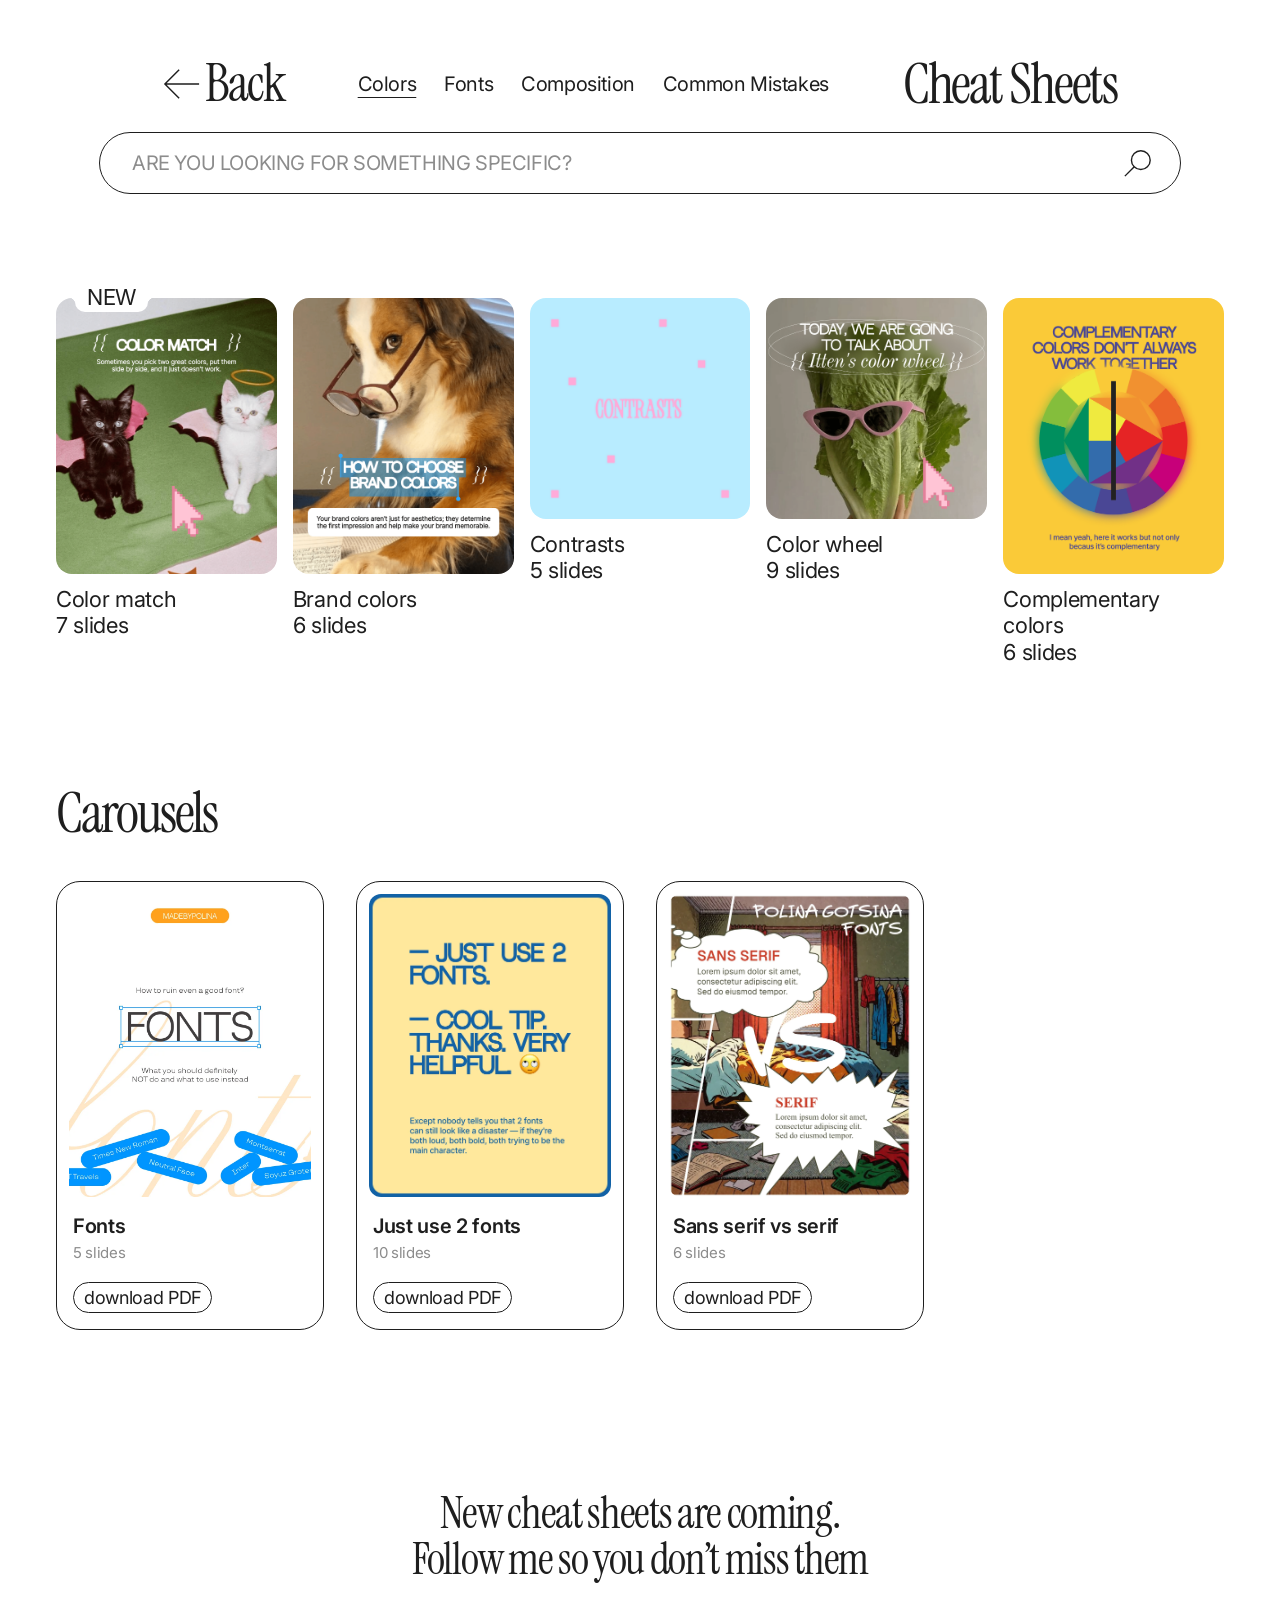
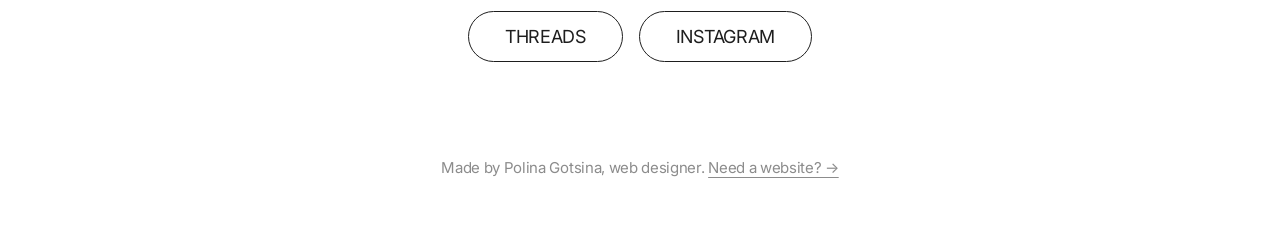
==== commit 80f59f38: "Add carousels to cheat sheets, compress covers" ====
--- a/cheat-sheets.html
+++ b/cheat-sheets.html
@@ -65,6 +65,32 @@
         <!-- Cards are built by js/cheat-sheets-page.js -->
         <div class="cs_grid" id="cs_grid"></div>
         <p class="cs_message" id="cs_message" role="status" hidden></p>
+
+        <!-- Carousels: static cards, one per PDF in files/carousels/.
+             Covers are page 1 of each PDF, saved in images/carousels/<name>-cover.png -->
+        <section class="carousels" aria-labelledby="carousels_title">
+            <h2 class="carousels_title" id="carousels_title">Carousels</h2>
+            <div class="carousels_grid">
+                <article class="carousel_card">
+                    <img src="images/carousels/fonts-cover.webp" alt="Fonts carousel cover" class="carousel_cover" width="1080" height="1080" loading="lazy">
+                    <h3 class="h2_regular carousel_title">Fonts</h3>
+                    <p class="carousel_count">5 slides</p>
+                    <a href="files/carousels/fonts.pdf" class="btn_pill btn_pill_dark carousel_download" target="_blank" rel="noopener noreferrer" download>download PDF</a>
+                </article>
+                <article class="carousel_card">
+                    <img src="images/carousels/just-use-2-fonts-cover.webp" alt="Just use 2 fonts carousel cover" class="carousel_cover" width="1080" height="1350" loading="lazy">
+                    <h3 class="h2_regular carousel_title">Just use 2 fonts</h3>
+                    <p class="carousel_count">10 slides</p>
+                    <a href="files/carousels/just-use-2-fonts.pdf" class="btn_pill btn_pill_dark carousel_download" target="_blank" rel="noopener noreferrer" download>download PDF</a>
+                </article>
+                <article class="carousel_card">
+                    <img src="images/carousels/sans-serif-vs-serif-cover.webp" alt="Sans serif vs serif carousel cover" class="carousel_cover" width="1080" height="1350" loading="lazy">
+                    <h3 class="h2_regular carousel_title">Sans serif vs serif</h3>
+                    <p class="carousel_count">6 slides</p>
+                    <a href="files/carousels/sans-serif-vs-serif.pdf" class="btn_pill btn_pill_dark carousel_download" target="_blank" rel="noopener noreferrer" download>download PDF</a>
+                </article>
+            </div>
+        </section>
     </main>
 
     <footer class="cs_footer">
--- a/cheat-sheets.css
+++ b/cheat-sheets.css
@@ -305,6 +305,82 @@
   letter-spacing: -0.03em;
 }
 
+/* ---------- Carousels ---------- */
+/* Cards follow the portfolio cards in style.css (.project_card / .project_cover /
+   .project_title): 24px card radius, 12px padding, 12px image radius, 20px/600 title */
+
+.carousels {
+  margin-top: 120px;
+}
+
+.carousels_title {
+  margin: 0 0 40px;
+  font-family: 'Instrument Serif', serif;
+  font-size: 56px;
+  font-weight: 400;
+  line-height: 1;
+  letter-spacing: -0.04em;
+}
+
+.carousels_grid {
+  display: grid;
+  grid-template-columns: repeat(auto-fill, minmax(260px, 1fr));
+  gap: 32px;
+}
+
+.carousel_card {
+  box-sizing: border-box;
+  padding: 12px;
+  border: 1px solid var(--grey);
+  border-radius: 24px;
+  display: flex;
+  flex-direction: column;
+  align-items: flex-start;
+}
+
+/* Same height for every cover, whatever the PDF page ratio */
+.carousel_cover {
+  display: block;
+  width: 100%;
+  height: auto;
+  aspect-ratio: 4 / 5;
+  object-fit: cover;
+  border-radius: 12px;
+  background-color: #f0f0f0;
+}
+
+.carousel_title {
+  margin: 16px 4px 0;
+  font-size: 20px;
+  font-weight: 600;
+  line-height: 1.3;
+}
+
+/* Slide count: same muted small text as .cs_footer_made */
+.carousel_count {
+  margin: 4px 4px 0;
+  font-family: 'Inter', sans-serif;
+  font-size: 15px;
+  line-height: 1.3;
+  color: #8c8c8c;
+}
+
+.carousel_download {
+  margin: 20px 4px 4px;
+  transition: background-color 0.2s ease, color 0.2s ease;
+}
+
+/* .btn_pill is white-on-dark in style.css; this page is light */
+.btn_pill_dark {
+  color: var(--grey);
+  border-color: var(--grey);
+}
+
+.btn_pill_dark:hover {
+  color: white;
+  background-color: var(--grey);
+}
+
 /* ---------- Footer ---------- */
 
 .cs_footer {
@@ -776,6 +852,19 @@
     font-size: 36px;
   }
 
+  .carousels {
+    margin-top: 88px;
+  }
+
+  .carousels_title {
+    margin-bottom: 28px;
+    font-size: 40px;
+  }
+
+  .carousels_grid {
+    grid-template-columns: minmax(0, 1fr);
+  }
+
   .cs_message {
     font-size: 17px;
   }
@@ -847,7 +936,8 @@
   .cs_badge,
   .cs_back svg,
   .cs_arrow,
-  .cs_toast {
+  .cs_toast,
+  .carousel_download {
     transition: none;
   }
 }
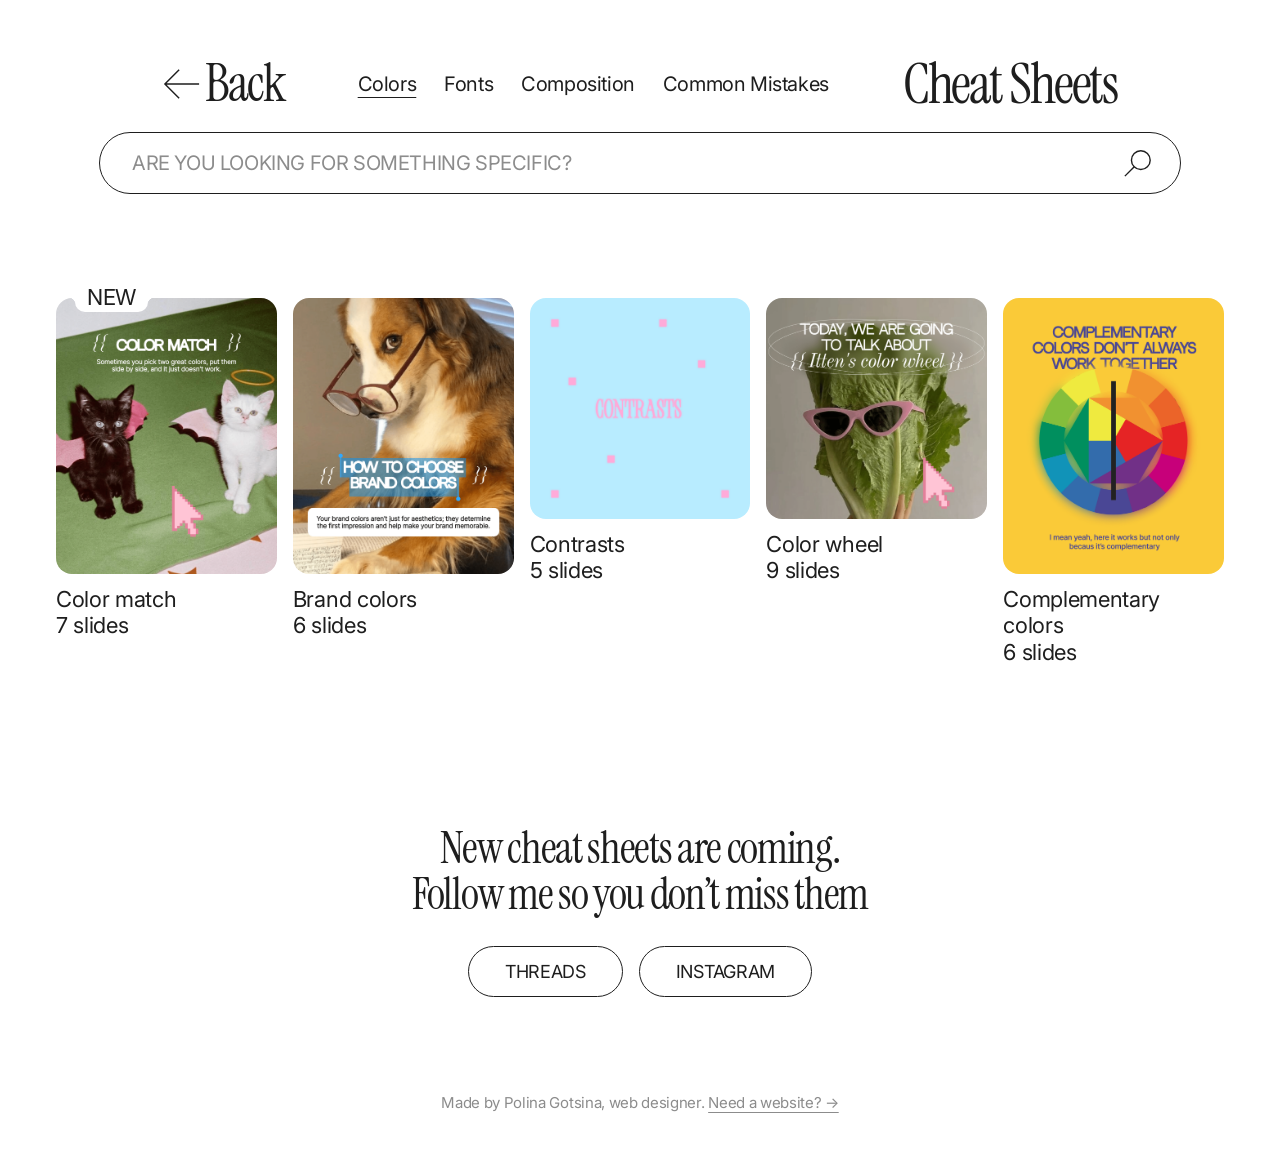
==== commit 285675b1: "Move carousels into the Fonts tab" ====
--- a/cheat-sheets.html
+++ b/cheat-sheets.html
@@ -65,32 +65,6 @@
         <!-- Cards are built by js/cheat-sheets-page.js -->
         <div class="cs_grid" id="cs_grid"></div>
         <p class="cs_message" id="cs_message" role="status" hidden></p>
-
-        <!-- Carousels: static cards, one per PDF in files/carousels/.
-             Covers are page 1 of each PDF, saved in images/carousels/<name>-cover.png -->
-        <section class="carousels" aria-labelledby="carousels_title">
-            <h2 class="carousels_title" id="carousels_title">Carousels</h2>
-            <div class="carousels_grid">
-                <article class="carousel_card">
-                    <img src="images/carousels/fonts-cover.webp" alt="Fonts carousel cover" class="carousel_cover" width="1080" height="1080" loading="lazy">
-                    <h3 class="h2_regular carousel_title">Fonts</h3>
-                    <p class="carousel_count">5 slides</p>
-                    <a href="files/carousels/fonts.pdf" class="btn_pill btn_pill_dark carousel_download" target="_blank" rel="noopener noreferrer" download>download PDF</a>
-                </article>
-                <article class="carousel_card">
-                    <img src="images/carousels/just-use-2-fonts-cover.webp" alt="Just use 2 fonts carousel cover" class="carousel_cover" width="1080" height="1350" loading="lazy">
-                    <h3 class="h2_regular carousel_title">Just use 2 fonts</h3>
-                    <p class="carousel_count">10 slides</p>
-                    <a href="files/carousels/just-use-2-fonts.pdf" class="btn_pill btn_pill_dark carousel_download" target="_blank" rel="noopener noreferrer" download>download PDF</a>
-                </article>
-                <article class="carousel_card">
-                    <img src="images/carousels/sans-serif-vs-serif-cover.webp" alt="Sans serif vs serif carousel cover" class="carousel_cover" width="1080" height="1350" loading="lazy">
-                    <h3 class="h2_regular carousel_title">Sans serif vs serif</h3>
-                    <p class="carousel_count">6 slides</p>
-                    <a href="files/carousels/sans-serif-vs-serif.pdf" class="btn_pill btn_pill_dark carousel_download" target="_blank" rel="noopener noreferrer" download>download PDF</a>
-                </article>
-            </div>
-        </section>
     </main>
 
     <footer class="cs_footer">
--- a/cheat-sheets.css
+++ b/cheat-sheets.css
@@ -305,82 +305,6 @@
   letter-spacing: -0.03em;
 }
 
-/* ---------- Carousels ---------- */
-/* Cards follow the portfolio cards in style.css (.project_card / .project_cover /
-   .project_title): 24px card radius, 12px padding, 12px image radius, 20px/600 title */
-
-.carousels {
-  margin-top: 120px;
-}
-
-.carousels_title {
-  margin: 0 0 40px;
-  font-family: 'Instrument Serif', serif;
-  font-size: 56px;
-  font-weight: 400;
-  line-height: 1;
-  letter-spacing: -0.04em;
-}
-
-.carousels_grid {
-  display: grid;
-  grid-template-columns: repeat(auto-fill, minmax(260px, 1fr));
-  gap: 32px;
-}
-
-.carousel_card {
-  box-sizing: border-box;
-  padding: 12px;
-  border: 1px solid var(--grey);
-  border-radius: 24px;
-  display: flex;
-  flex-direction: column;
-  align-items: flex-start;
-}
-
-/* Same height for every cover, whatever the PDF page ratio */
-.carousel_cover {
-  display: block;
-  width: 100%;
-  height: auto;
-  aspect-ratio: 4 / 5;
-  object-fit: cover;
-  border-radius: 12px;
-  background-color: #f0f0f0;
-}
-
-.carousel_title {
-  margin: 16px 4px 0;
-  font-size: 20px;
-  font-weight: 600;
-  line-height: 1.3;
-}
-
-/* Slide count: same muted small text as .cs_footer_made */
-.carousel_count {
-  margin: 4px 4px 0;
-  font-family: 'Inter', sans-serif;
-  font-size: 15px;
-  line-height: 1.3;
-  color: #8c8c8c;
-}
-
-.carousel_download {
-  margin: 20px 4px 4px;
-  transition: background-color 0.2s ease, color 0.2s ease;
-}
-
-/* .btn_pill is white-on-dark in style.css; this page is light */
-.btn_pill_dark {
-  color: var(--grey);
-  border-color: var(--grey);
-}
-
-.btn_pill_dark:hover {
-  color: white;
-  background-color: var(--grey);
-}
-
 /* ---------- Footer ---------- */
 
 .cs_footer {
@@ -852,19 +776,6 @@
     font-size: 36px;
   }
 
-  .carousels {
-    margin-top: 88px;
-  }
-
-  .carousels_title {
-    margin-bottom: 28px;
-    font-size: 40px;
-  }
-
-  .carousels_grid {
-    grid-template-columns: minmax(0, 1fr);
-  }
-
   .cs_message {
     font-size: 17px;
   }
@@ -936,8 +847,7 @@
   .cs_badge,
   .cs_back svg,
   .cs_arrow,
-  .cs_toast,
-  .carousel_download {
+  .cs_toast {
     transition: none;
   }
 }
